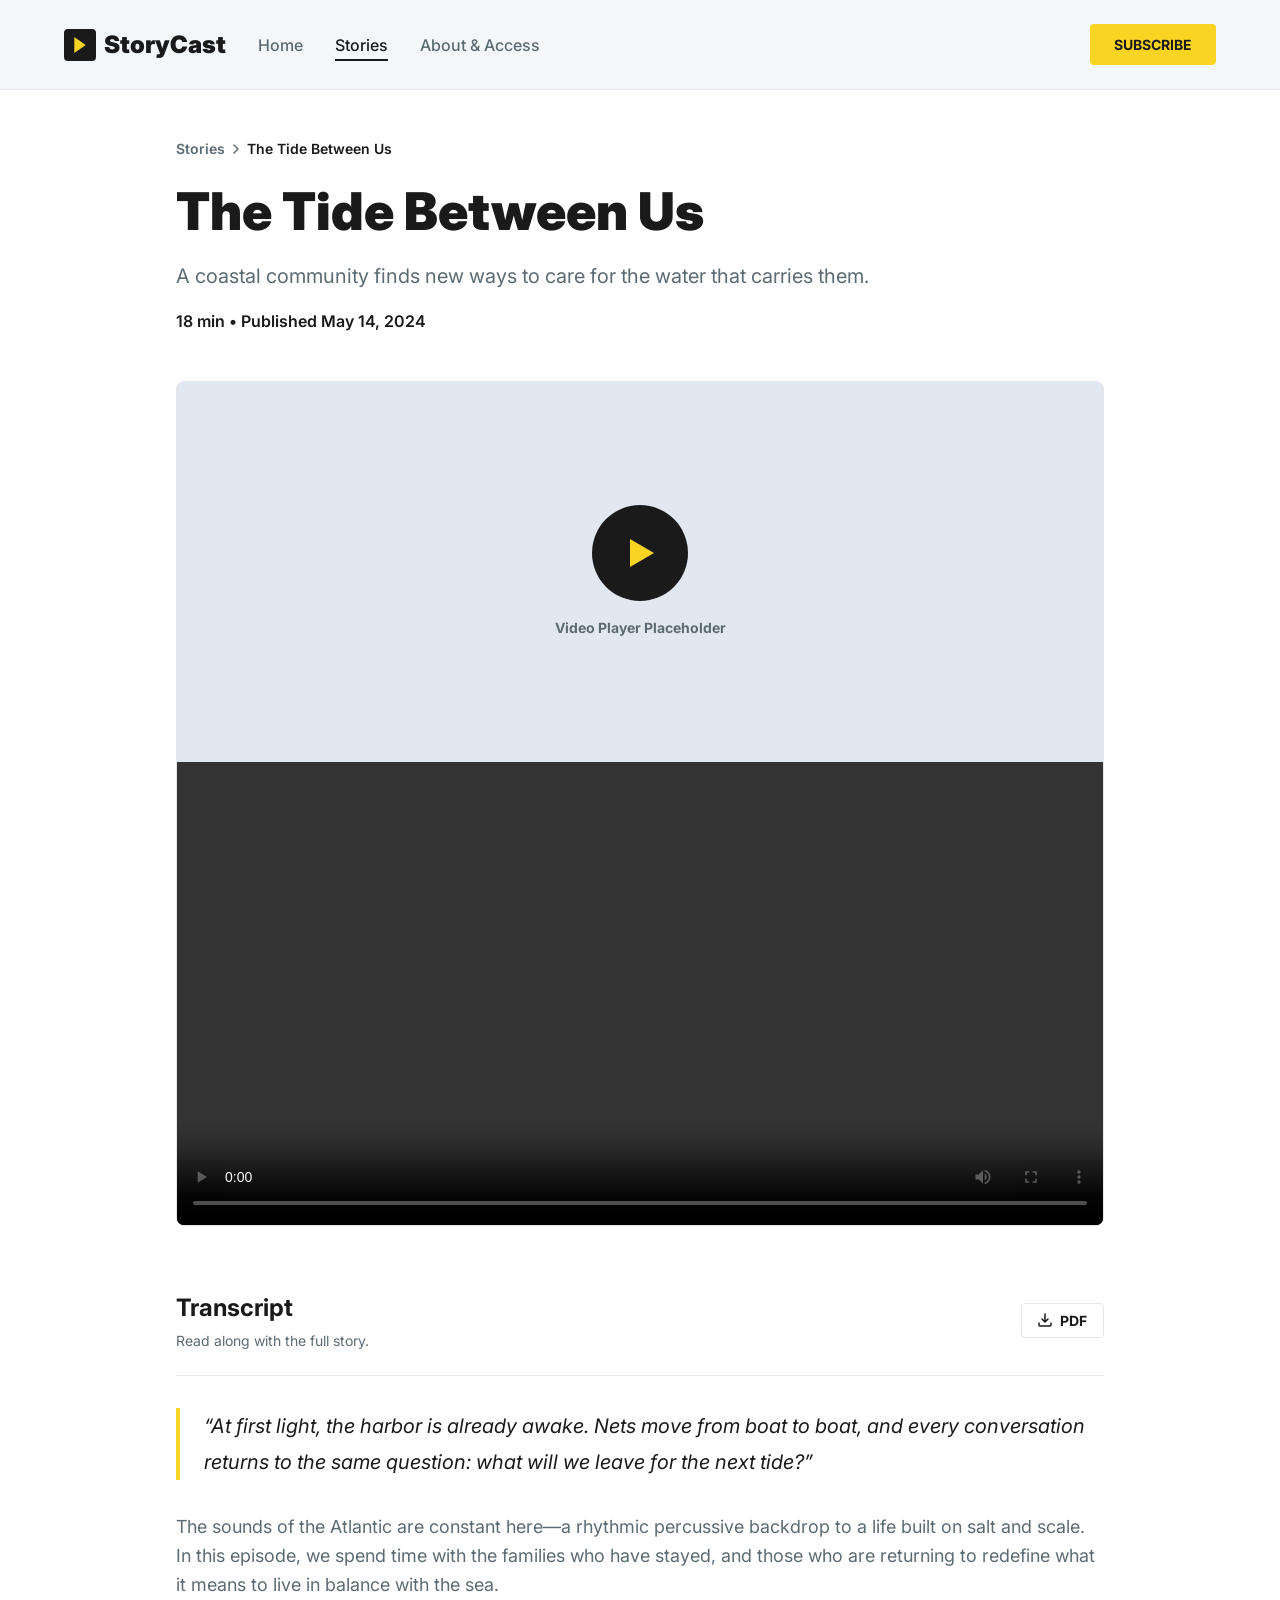
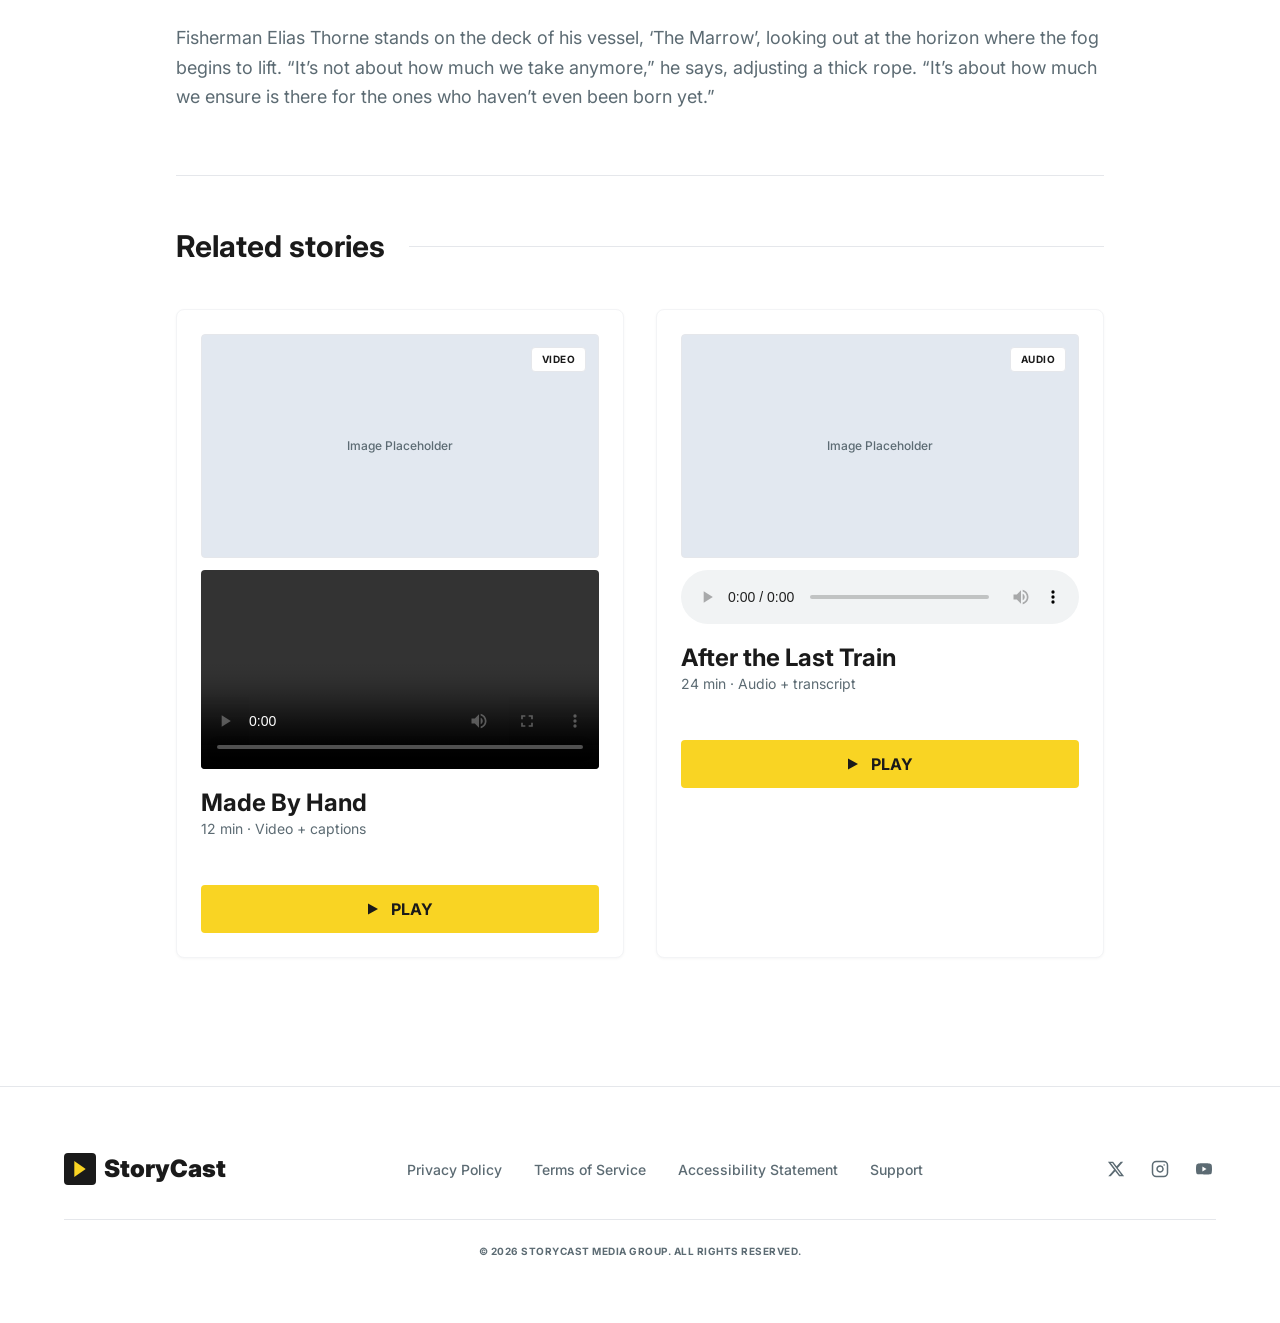
==== story/index.html @ 69b9959c "done with story page" ====
<!DOCTYPE html>
<html lang="en">
<head>
  <meta charset="UTF-8">
  <meta name="viewport" content="width=device-width, initial-scale=1.0">
  <title>The Tide Between Us — StoryCast</title>
  <meta name="description" content="A coastal community finds new ways to care for the water that carries them. Full documentary with video, captions, and complete transcript.">
  <link rel="preconnect" href="https://fonts.googleapis.com">
  <link rel="preconnect" href="https://fonts.gstatic.com" crossorigin>
  <link href="https://fonts.googleapis.com/css2?family=Inter:wght@400;500;600;700;900&display=swap" rel="stylesheet">
  <link rel="stylesheet" href="../css/main.css">
</head>
<body>
  <!-- Skip to main content -->
  <a href="#main-content" class="skip-link">Skip to main content</a>

  <!-- Header -->
  <header class="site-header">
    <div class="header-container">
      <div class="header-brand-group">
        <a href="../index.html" class="brand-logo" aria-label="StoryCast home">
          <span class="logo-badge" aria-hidden="true">
            <svg width="12" height="16" viewBox="0 0 10 14" fill="none" focusable="false">
              <path d="M0 0L10 7L0 14V0Z" fill="#f9d423"/>
            </svg>
          </span>
          <span>StoryCast</span>
        </a>

        <nav class="primary-nav" aria-label="Main Navigation">
          <ul class="nav-list">
            <li><a href="../index.html" class="nav-link">Home</a></li>
            <li><a href="index.html" class="nav-link nav-link--active" aria-current="page">Stories</a></li>
            <li><a href="../about.html" class="nav-link">About & Access</a></li>
          </ul>
        </nav>
      </div>

      <div class="header-actions">
        <button type="button" class="btn btn--primary btn--subscribe">SUBSCRIBE</button>
        <button type="button" class="menu-toggle" aria-expanded="false" aria-controls="mobile-nav" aria-label="Toggle navigation menu">
          <svg aria-hidden="true" focusable="false" width="20" height="16" viewBox="0 0 20 16" fill="none">
            <path d="M1 2H19M1 8H19M1 14H19" stroke="#1a1a1a" stroke-width="2" stroke-linecap="round"/>
          </svg>
        </button>
      </div>
    </div>

    <!-- Mobile navigation -->
    <nav id="mobile-nav" class="mobile-nav" aria-label="Mobile Navigation">
      <ul class="nav-list">
        <li><a href="../index.html" class="nav-link">Home</a></li>
        <li><a href="index.html" class="nav-link nav-link--active" aria-current="page">Stories</a></li>
        <li><a href="../about.html" class="nav-link">About & Access</a></li>
      </ul>
      <button type="button" class="btn btn--primary btn--subscribe-mobile">SUBSCRIBE</button>
    </nav>
  </header>

  <!-- Main content -->
  <main id="main-content" class="story-detail-main">
    <!-- Breadcrumbs -->
    <nav aria-label="Breadcrumb">
      <ol class="breadcrumb-nav">
        <li><a href="index.html" class="breadcrumb-link">Stories</a></li>
        <li class="breadcrumb-separator" aria-hidden="true">
          <svg width="6" height="10" viewBox="0 0 6 10" fill="none" focusable="false">
            <path d="M1 1L5 5L1 9" stroke="#5c6b73" stroke-width="1.5" stroke-linecap="round" stroke-linejoin="round"/>
          </svg>
        </li>
        <li class="breadcrumb-current" aria-current="page">The Tide Between Us</li>
      </ol>
    </nav>

    <!-- Story header -->
    <header class="story-header">
      <h1 class="story-header__title">The Tide Between Us</h1>
      <p class="story-header__subtitle">A coastal community finds new ways to care for the water that carries them.</p>
      <p class="story-header__meta">18 min &bull; Published May 14, 2024</p>
    </header>

    <!-- Media player -->
    <section class="media-player-section" aria-label="Media Player">
      <div class="player-preview-box">
        <button type="button" class="player-play-btn" aria-label="Play video for The Tide Between Us">
          <svg aria-hidden="true" focusable="false" width="28" height="32" viewBox="0 0 28 32" fill="none">
            <path d="M2 2L26 16L2 30V2Z" fill="#f9d423"/>
          </svg>
        </button>
        <span class="player-placeholder-label">Video Player Placeholder</span>
      </div>
      <video controls preload="metadata" class="media-player-element" aria-label="Video documentary for The Tide Between Us">
        <source src="../assets/video/sample.mp4" type="video/mp4">
        <track kind="captions" src="../assets/captions/tide-between-us.vtt" srclang="en" label="English Captions" default>
        Your browser does not support the video element.
      </video>
    </section>

    <!-- Transcript section -->
    <section class="transcript-section" aria-labelledby="transcript-heading">
      <div class="transcript-header">
        <div>
          <h2 id="transcript-heading" class="transcript-title">Transcript</h2>
          <p class="transcript-subtitle">Read along with the full story.</p>
        </div>
        <button type="button" class="btn btn--pdf" aria-label="Download transcript as PDF">
          <svg aria-hidden="true" focusable="false" width="14" height="14" viewBox="0 0 14 14" fill="none">
            <path d="M7 1V9M7 9L4 6M7 9L10 6M1 10V12C1 12.5523 1.44772 13 2 13H12C12.5523 13 13 12.5523 13 12V10" stroke="#1a1a1a" stroke-width="1.5" stroke-linecap="round" stroke-linejoin="round"/>
          </svg>
          <span>PDF</span>
        </button>
      </div>

      <div class="transcript-divider" role="presentation"></div>

      <article class="transcript-content">
        <blockquote class="transcript-quote">
          &ldquo;At first light, the harbor is already awake. Nets move from boat to boat, and every conversation returns to the same question: what will we leave for the next tide?&rdquo;
        </blockquote>
        <div class="transcript-body">
          <p>The sounds of the Atlantic are constant here&mdash;a rhythmic percussive backdrop to a life built on salt and scale. In this episode, we spend time with the families who have stayed, and those who are returning to redefine what it means to live in balance with the sea.</p>
          <p>Fisherman Elias Thorne stands on the deck of his vessel, &lsquo;The Marrow&rsquo;, looking out at the horizon where the fog begins to lift. &ldquo;It&rsquo;s not about how much we take anymore,&rdquo; he says, adjusting a thick rope. &ldquo;It&rsquo;s about how much we ensure is there for the ones who haven&rsquo;t even been born yet.&rdquo;</p>
        </div>
      </article>
    </section>

    <!-- Related stories section -->
    <section class="related-stories-section" aria-labelledby="related-heading">
      <div class="related-stories-header">
        <h2 id="related-heading" class="related-stories-title">Related stories</h2>
        <div class="stories-divider" role="presentation"></div>
      </div>

      <div class="related-grid">
        <!-- Related story card 1 -->
        <article class="related-card">
          <div class="story-card__media-container">
            <div class="story-card__placeholder" role="img" aria-label="Image placeholder for Made By Hand">
              <span>Image Placeholder</span>
              <span class="media-badge">VIDEO</span>
            </div>
            <video controls preload="metadata" class="story-card__media-element" aria-label="Video player for Made By Hand">
              <source src="../assets/video/sample.mp4" type="video/mp4">
              <track kind="captions" src="../assets/captions/made-by-hand.vtt" srclang="en" label="English Captions" default>
              Your browser does not support the video element.
            </video>
          </div>
          <div class="story-card__content">
            <div>
              <h3 class="story-card__title">
                <a href="index.html">Made By Hand</a>
              </h3>
              <p class="story-card__meta">12 min &middot; Video + captions</p>
            </div>
            <button type="button" class="btn btn--play" aria-label="Play Made By Hand">
              <svg aria-hidden="true" focusable="false" width="12" height="14" viewBox="0 0 12 14" fill="none">
                <path d="M1 1.5L11 7L1 12.5V1.5Z" fill="#1a1a1a"/>
              </svg>
              <span>PLAY</span>
            </button>
          </div>
        </article>

        <!-- Related story card 2 -->
        <article class="related-card">
          <div class="story-card__media-container">
            <div class="story-card__placeholder" role="img" aria-label="Image placeholder for After the Last Train">
              <span>Image Placeholder</span>
              <span class="media-badge">AUDIO</span>
            </div>
            <audio controls preload="metadata" class="story-card__media-element" aria-label="Audio player for After the Last Train">
              <source src="../assets/audio/sample.mp3" type="audio/mpeg">
              <track kind="captions" src="../assets/captions/after-last-train.vtt" srclang="en" label="English Captions" default>
              Your browser does not support the audio element.
            </audio>
          </div>
          <div class="story-card__content">
            <div>
              <h3 class="story-card__title">
                <a href="index.html">After the Last Train</a>
              </h3>
              <p class="story-card__meta">24 min &middot; Audio + transcript</p>
            </div>
            <button type="button" class="btn btn--play" aria-label="Play After the Last Train">
              <svg aria-hidden="true" focusable="false" width="12" height="14" viewBox="0 0 12 14" fill="none">
                <path d="M1 1.5L11 7L1 12.5V1.5Z" fill="#1a1a1a"/>
              </svg>
              <span>PLAY</span>
            </button>
          </div>
        </article>
      </div>
    </section>
  </main>

  <!-- Footer -->
  <footer class="site-footer">
    <div class="footer-container">
      <div class="footer-main">
        <a href="../index.html" class="brand-logo" aria-label="StoryCast home">
          <span class="logo-badge" aria-hidden="true">
            <svg width="12" height="16" viewBox="0 0 10 14" fill="none" focusable="false">
              <path d="M0 0L10 7L0 14V0Z" fill="#f9d423"/>
            </svg>
          </span>
          <span>StoryCast</span>
        </a>

        <ul class="footer-nav-list" aria-label="Legal and support links">
          <li><a href="#" class="footer-link">Privacy Policy</a></li>
          <li><a href="#" class="footer-link">Terms of Service</a></li>
          <li><a href="../about.html" class="footer-link">Accessibility Statement</a></li>
          <li><a href="#" class="footer-link">Support</a></li>
        </ul>

        <div class="footer-socials" aria-label="Social media links">
          <a href="#" class="social-link" aria-label="StoryCast on X">
            <svg aria-hidden="true" focusable="false" width="18" height="18" viewBox="0 0 24 24" fill="currentColor">
              <path d="M18.244 2.25h3.308l-7.227 8.26 8.502 11.24H16.17l-5.214-6.817L4.99 21.75H1.68l7.73-8.835L1.254 2.25H8.08l4.713 6.231zm-1.161 17.52h1.833L7.084 4.126H5.117z"/>
            </svg>
          </a>
          <a href="#" class="social-link" aria-label="StoryCast on Instagram">
            <svg aria-hidden="true" focusable="false" width="18" height="18" viewBox="0 0 24 24" fill="none" stroke="currentColor" stroke-width="2" stroke-linecap="round" stroke-linejoin="round">
              <rect x="2" y="2" width="20" height="20" rx="5" ry="5"/>
              <path d="M16 11.37A4 4 0 1 1 12.63 8 4 4 0 0 1 16 11.37z"/>
              <line x1="17.5" y1="6.5" x2="17.51" y2="6.5"/>
            </svg>
          </a>
          <a href="#" class="social-link" aria-label="StoryCast on YouTube">
            <svg aria-hidden="true" focusable="false" width="20" height="16" viewBox="0 0 24 24" fill="currentColor">
              <path d="M23.498 6.186a3.016 3.016 0 0 0-2.122-2.136C19.505 3.545 12 3.545 12 3.545s-7.505 0-9.377.505A3.017 3.017 0 0 0 .502 6.186C0 8.07 0 12 0 12s0 3.93.502 5.814a3.016 3.016 0 0 0 2.122 2.136c1.871.505 9.376.505 9.376.505s7.505 0 9.377-.505a3.015 3.015 0 0 0 2.122-2.136C24 15.93 24 12 24 12s0-3.93-.502-5.814zM9.545 15.568V8.432L15.818 12l-6.273 3.568z"/>
            </svg>
          </a>
        </div>
      </div>

      <div class="footer-bottom">
        <p class="copyright-text">&copy; 2026 STORYCAST MEDIA GROUP. ALL RIGHTS RESERVED.</p>
      </div>
    </div>
  </footer>

  <!-- JavaScript -->
  <script>
    const menuToggle = document.querySelector('.menu-toggle');
    const mobileNav = document.getElementById('mobile-nav');

    if (menuToggle && mobileNav) {
      menuToggle.addEventListener('click', () => {
        const isExpanded = menuToggle.getAttribute('aria-expanded') === 'true';
        menuToggle.setAttribute('aria-expanded', !isExpanded);
        mobileNav.classList.toggle('is-open');
      });
    }
  </script>
</body>
</html>
---- css/main.css ----
/* Imports */
/* Colors */
/* Typography */
/* Spacing */
/* Reset */
*,
*::before,
*::after {
  box-sizing: border-box;
  margin: 0;
  padding: 0;
}

html {
  font-size: 16px;
  scroll-behavior: smooth;
}

body {
  background-color: #ffffff;
  color: #1a1a1a;
  font-family: "Inter", system-ui, -apple-system, BlinkMacSystemFont, "Segoe UI", Roboto, Oxygen, Ubuntu, Cantarell, sans-serif;
  font-size: 1rem;
  line-height: 1.5;
  -webkit-font-smoothing: antialiased;
}

img,
video,
svg {
  display: block;
  max-width: 100%;
}

a {
  color: inherit;
  text-decoration: none;
}

button {
  background: none;
  border: none;
  cursor: pointer;
  font-family: inherit;
}

/* Accessibility */
.skip-link {
  background-color: #f9d423;
  color: #1a1a1a;
  font-weight: 700;
  left: 16px;
  padding: 12px 16px;
  position: absolute;
  top: -100px;
  z-index: 1000;
  border-radius: 4px;
  transition: top 0.2s ease;
}

.skip-link:focus {
  top: 16px;
}

:focus-visible {
  outline: 3px solid #1a1a1a;
  outline-offset: 2px;
}

.visually-hidden {
  border: 0;
  clip: rect(0, 0, 0, 0);
  height: 1px;
  margin: -1px;
  overflow: hidden;
  padding: 0;
  position: absolute;
  white-space: nowrap;
  width: 1px;
}

/* Header */
.site-header {
  background-color: #f4f7f9;
  border-bottom: 1px solid #e5e7eb;
  position: relative;
  width: 100%;
}

.header-container {
  align-items: center;
  display: flex;
  justify-content: space-between;
  margin: 0 auto;
  max-width: 1440px;
  padding: 24px 24px;
}
@media (min-width: 768px) {
  .header-container {
    padding: 24px 64px;
  }
}

.header-brand-group {
  align-items: center;
  display: flex;
  gap: 32px;
}

.brand-logo {
  align-items: center;
  display: flex;
  gap: 8px;
  font-weight: 900;
  font-size: 1.25rem;
  color: #1a1a1a;
}
@media (min-width: 768px) {
  .brand-logo {
    font-size: 1.5rem;
  }
}

.logo-badge {
  align-items: center;
  background-color: #1a1a1a;
  border-radius: 4px;
  display: flex;
  height: 32px;
  justify-content: center;
  width: 32px;
}

.primary-nav {
  display: none;
}
@media (min-width: 768px) {
  .primary-nav {
    display: block;
  }
}

.nav-list {
  align-items: center;
  display: flex;
  gap: 32px;
  list-style: none;
}

.nav-link {
  color: #5c6b73;
  font-size: 1rem;
  font-weight: 500;
  padding: 4px 0;
  position: relative;
  transition: color 0.15s ease;
}
.nav-link:hover {
  color: #1a1a1a;
}
.nav-link--active {
  color: #1a1a1a;
  border-bottom: 2px solid #1a1a1a;
}

.header-actions {
  align-items: center;
  display: flex;
  gap: 16px;
}

.btn {
  align-items: center;
  border-radius: 4px;
  display: inline-flex;
  font-weight: 700;
  justify-content: center;
  text-align: center;
  transition: background-color 0.15s ease, transform 0.1s ease;
}
.btn--primary {
  background-color: #f9d423;
  color: #1a1a1a;
  font-size: 0.875rem;
  padding: 12px 24px;
}
.btn--primary:hover {
  background-color: #f0c917;
}
.btn--subscribe {
  display: none;
}
@media (min-width: 768px) {
  .btn--subscribe {
    display: inline-flex;
  }
}
.btn--play {
  background-color: #f9d423;
  color: #1a1a1a;
  font-size: 1rem;
  gap: 12px;
  height: 48px;
  padding: 12px 40px;
  width: 100%;
}
@media (min-width: 640px) {
  .btn--play {
    width: auto;
  }
}
.btn--play:hover {
  background-color: #f0c917;
}
.btn--pdf {
  background-color: transparent;
  border: 1px solid #e5e7eb;
  color: #1a1a1a;
  font-size: 0.875rem;
  gap: 8px;
  padding: 8px 16px;
}
.btn--pdf:hover {
  background-color: #f9fafb;
  border-color: #1a1a1a;
}

.menu-toggle {
  align-items: center;
  border-radius: 4px;
  color: #1a1a1a;
  display: flex;
  height: 44px;
  justify-content: center;
  width: 44px;
}
@media (min-width: 768px) {
  .menu-toggle {
    display: none;
  }
}

.mobile-nav {
  background-color: #f4f7f9;
  border-top: 1px solid #e5e7eb;
  display: none;
  padding: 20px 24px;
}
.mobile-nav.is-open {
  display: block;
}
@media (min-width: 768px) {
  .mobile-nav {
    display: none !important;
  }
}
.mobile-nav .nav-list {
  flex-direction: column;
  align-items: flex-start;
  gap: 20px;
}
.mobile-nav .btn--subscribe-mobile {
  display: inline-flex;
  margin-top: 16px;
  width: 100%;
}

/* Hero */
.hero-section {
  background-color: #f4f7f9;
  border-bottom: 1px solid #e5e7eb;
  padding: 48px 24px;
}
@media (min-width: 768px) {
  .hero-section {
    padding: 96px 24px;
  }
}

.hero-container {
  display: flex;
  flex-direction: column;
  margin: 0 auto;
  max-width: 896px;
  text-align: left;
}
@media (min-width: 768px) {
  .hero-container {
    text-align: center;
    align-items: center;
  }
}

.hero-kicker {
  color: #5c6b73;
  font-size: 0.625rem;
  font-weight: 700;
  letter-spacing: 0.08em;
  margin-bottom: 12px;
  text-transform: uppercase;
}
@media (min-width: 768px) {
  .hero-kicker {
    font-size: 0.875rem;
    margin-bottom: 20px;
  }
}

.hero-title {
  color: #1a1a1a;
  font-size: 1.9375rem;
  font-weight: 900;
  line-height: 1.15;
  margin-bottom: 20px;
}
@media (min-width: 768px) {
  .hero-title {
    font-size: 3.92rem;
    line-height: 1.1;
    margin-bottom: 24px;
  }
}

.hero-subtitle {
  color: #5c6b73;
  font-size: 1.125rem;
  line-height: 1.5;
  margin-bottom: 32px;
}
@media (min-width: 768px) {
  .hero-subtitle {
    font-size: 1.25rem;
    line-height: 1.625;
    max-width: 680px;
  }
}

.hero-feature-badge {
  align-items: center;
  display: inline-flex;
  gap: 12px;
  color: #1a1a1a;
  font-size: 0.875rem;
  font-weight: 600;
}
@media (min-width: 768px) {
  .hero-feature-badge {
    font-size: 1rem;
  }
}
.hero-feature-badge .badge-icon {
  color: #16a34a;
  flex-shrink: 0;
}

/* Stories */
.stories-section {
  margin: 0 auto;
  max-width: 1152px;
  padding: 48px 24px 80px;
}
@media (min-width: 768px) {
  .stories-section {
    padding: 80px 64px 128px;
  }
}

.stories-header {
  align-items: center;
  display: flex;
  gap: 16px;
  margin-bottom: 32px;
}
@media (min-width: 768px) {
  .stories-header {
    gap: 24px;
    margin-bottom: 48px;
  }
}

.stories-title {
  color: #1a1a1a;
  font-size: 1.25rem;
  font-weight: 700;
  white-space: nowrap;
}
@media (min-width: 768px) {
  .stories-title {
    font-size: 1.875rem;
  }
}

.stories-divider {
  background-color: #e5e7eb;
  flex: 1;
  height: 1px;
}

.view-all-link {
  color: #5c6b73;
  font-size: 0.625rem;
  font-weight: 700;
  text-transform: uppercase;
  white-space: nowrap;
  transition: color 0.15s ease;
}
@media (min-width: 768px) {
  .view-all-link {
    font-size: 0.75rem;
  }
}
.view-all-link:hover {
  color: #1a1a1a;
}

.stories-list {
  display: flex;
  flex-direction: column;
  gap: 32px;
}

/* Story card */
.story-card-wrapper {
  container-type: inline-size;
  container-name: storycard;
  width: 100%;
}

.story-card {
  background-color: #ffffff;
  border: 1px solid #f3f4f6;
  border-radius: 8px;
  box-shadow: 0 1px 3px rgba(0, 0, 0, 0.04);
  display: flex;
  flex-direction: column;
  gap: 20px;
  overflow: hidden;
  padding: 24px;
  transition: box-shadow 0.2s ease;
}
.story-card:hover {
  box-shadow: 0 4px 12px rgba(0, 0, 0, 0.08);
}

.story-card__media-container {
  display: flex;
  flex-direction: column;
  gap: 12px;
}

.story-card__placeholder {
  align-items: center;
  background-color: #e2e8f0;
  border: 1px solid #e5e7eb;
  border-radius: 4px;
  color: #5c6b73;
  display: flex;
  font-size: 0.75rem;
  font-weight: 500;
  height: 224px;
  justify-content: center;
  position: relative;
  width: 100%;
}

.media-badge {
  background-color: #ffffff;
  border: 1px solid #e5e7eb;
  border-radius: 4px;
  color: #1a1a1a;
  font-size: 0.625rem;
  font-weight: 700;
  letter-spacing: 0.05em;
  padding: 4px 10px;
  position: absolute;
  right: 12px;
  top: 12px;
}

.story-card__media-element {
  border-radius: 4px;
  width: 100%;
}

.story-card__content {
  display: flex;
  flex-direction: column;
  gap: 12px;
}

.story-card__title {
  color: #1a1a1a;
  font-size: 1.5rem;
  font-weight: 700;
  line-height: 1.2;
}
.story-card__title a {
  transition: color 0.15s ease;
}
.story-card__title a:hover {
  color: #5c6b73;
}

.story-card__meta {
  color: #5c6b73;
  font-size: 0.875rem;
  margin-bottom: 12px;
}

/* Container Query */
@container storycard (min-width: 640px) {
  .story-card {
    flex-direction: row;
    align-items: center;
    gap: 32px;
    padding: 24px;
  }
  .story-card__media-container {
    flex: 0 0 288px;
    width: 288px;
  }
  .story-card__placeholder {
    height: 192px;
  }
  .story-card__content {
    flex: 1 1 auto;
    justify-content: space-between;
    min-height: 192px;
  }
  .story-card__title {
    font-size: 1.875rem;
  }
  .story-card__meta {
    font-size: 1.125rem;
    margin-bottom: 16px;
  }
  .btn--play {
    align-self: flex-start;
    width: auto;
    min-width: 140px;
  }
}
/* Breadcrumbs */
.breadcrumb-nav {
  align-items: center;
  display: flex;
  gap: 8px;
  list-style: none;
  margin-bottom: 24px;
  font-size: 0.875rem;
  font-weight: 600;
}

.breadcrumb-link {
  color: #5c6b73;
  transition: color 0.15s ease;
}
.breadcrumb-link:hover {
  color: #1a1a1a;
}

.breadcrumb-separator {
  color: #5c6b73;
}

.breadcrumb-current {
  color: #1a1a1a;
}

/* Story Detail Page */
.story-detail-main {
  margin: 0 auto;
  max-width: 1056px;
  padding: 40px 24px 80px;
}
@media (min-width: 768px) {
  .story-detail-main {
    padding: 48px 64px 128px;
  }
}

.story-header {
  margin-bottom: 32px;
}
@media (min-width: 768px) {
  .story-header {
    margin-bottom: 48px;
  }
}

.story-header__title {
  color: #1a1a1a;
  font-size: 1.9375rem;
  font-weight: 900;
  line-height: 1.15;
  margin-bottom: 16px;
}
@media (min-width: 768px) {
  .story-header__title {
    font-size: 3.25rem;
    line-height: 1.1;
    margin-bottom: 20px;
  }
}

.story-header__subtitle {
  color: #5c6b73;
  font-size: 1.125rem;
  line-height: 1.5;
  margin-bottom: 16px;
}
@media (min-width: 768px) {
  .story-header__subtitle {
    font-size: 1.25rem;
    line-height: 1.625;
    max-width: 768px;
  }
}

.story-header__meta {
  color: #1a1a1a;
  font-size: 1rem;
  font-weight: 600;
}

/* Media Player Section */
.media-player-section {
  background-color: #e2e8f0;
  border: 1px solid #e5e7eb;
  border-radius: 8px;
  display: flex;
  flex-direction: column;
  margin-bottom: 64px;
  overflow: hidden;
  position: relative;
}

.player-preview-box {
  align-items: center;
  display: flex;
  flex-direction: column;
  gap: 16px;
  justify-content: center;
  min-height: 240px;
  padding: 40px 24px;
  text-align: center;
}
@media (min-width: 768px) {
  .player-preview-box {
    min-height: 380px;
    padding: 80px 40px;
  }
}

.player-play-btn {
  align-items: center;
  background-color: #1a1a1a;
  border-radius: 9999px;
  display: flex;
  height: 64px;
  justify-content: center;
  transition: transform 0.15s ease, background-color 0.15s ease;
  width: 64px;
}
@media (min-width: 768px) {
  .player-play-btn {
    height: 96px;
    width: 96px;
  }
}
.player-play-btn:hover {
  background-color: #333333;
  transform: scale(1.05);
}
.player-play-btn svg {
  margin-left: 4px;
}

.player-placeholder-label {
  color: #5c6b73;
  font-size: 0.875rem;
  font-weight: 700;
}

.media-player-element {
  background-color: #1a1a1a;
  width: 100%;
}

/* Transcript */
.transcript-section {
  background-color: #ffffff;
  margin-bottom: 64px;
}

.transcript-header {
  align-items: flex-start;
  display: flex;
  flex-direction: column;
  gap: 16px;
  margin-bottom: 24px;
}
@media (min-width: 640px) {
  .transcript-header {
    align-items: center;
    flex-direction: row;
    justify-content: space-between;
  }
}

.transcript-title {
  color: #1a1a1a;
  font-size: 1.25rem;
  font-weight: 700;
}
@media (min-width: 768px) {
  .transcript-title {
    font-size: 1.5rem;
  }
}

.transcript-subtitle {
  color: #5c6b73;
  font-size: 0.875rem;
  margin-top: 4px;
}

.transcript-divider {
  background-color: #e5e7eb;
  height: 1px;
  margin-bottom: 32px;
  width: 100%;
}

.transcript-content {
  display: flex;
  flex-direction: column;
  gap: 32px;
}

.transcript-quote {
  border-left: 4px solid #f9d423;
  color: #1a1a1a;
  font-size: 1.125rem;
  font-style: italic;
  line-height: 1.6;
  padding-left: 24px;
}
@media (min-width: 768px) {
  .transcript-quote {
    font-size: 1.25rem;
    line-height: 1.8;
  }
}

.transcript-body {
  color: #5c6b73;
  display: flex;
  flex-direction: column;
  font-size: 1rem;
  gap: 24px;
  line-height: 1.625;
}
@media (min-width: 768px) {
  .transcript-body {
    font-size: 1.125rem;
  }
}

/* Related stories */
.related-stories-section {
  border-top: 1px solid #e5e7eb;
  padding-top: 48px;
}

.related-stories-header {
  align-items: center;
  display: flex;
  gap: 16px;
  margin-bottom: 32px;
}
@media (min-width: 768px) {
  .related-stories-header {
    gap: 24px;
    margin-bottom: 40px;
  }
}

.related-stories-title {
  color: #1a1a1a;
  font-size: 1.25rem;
  font-weight: 700;
  white-space: nowrap;
}
@media (min-width: 768px) {
  .related-stories-title {
    font-size: 1.875rem;
  }
}

.related-grid {
  display: grid;
  gap: 32px;
  grid-template-columns: 1fr;
}
@media (min-width: 768px) {
  .related-grid {
    grid-template-columns: repeat(2, 1fr);
  }
}

.related-card {
  background-color: #ffffff;
  border: 1px solid #f3f4f6;
  border-radius: 8px;
  box-shadow: 0 1px 3px rgba(0, 0, 0, 0.04);
  display: flex;
  flex-direction: column;
  gap: 20px;
  overflow: hidden;
  padding: 24px;
  transition: box-shadow 0.2s ease;
}
.related-card:hover {
  box-shadow: 0 4px 12px rgba(0, 0, 0, 0.08);
}
.related-card .story-card__placeholder {
  height: 224px;
}
.related-card .story-card__content {
  justify-content: space-between;
  min-height: 144px;
}
.related-card .btn--play {
  width: 100%;
}

/* Footer */
.site-footer {
  background-color: #ffffff;
  border-top: 1px solid #e5e7eb;
  padding: 48px 24px;
}
@media (min-width: 768px) {
  .site-footer {
    padding: 64px 64px;
  }
}

.footer-container {
  display: flex;
  flex-direction: column;
  gap: 32px;
  margin: 0 auto;
  max-width: 1152px;
}

.footer-main {
  align-items: center;
  display: flex;
  flex-direction: column;
  gap: 24px;
  text-align: center;
}
@media (min-width: 768px) {
  .footer-main {
    flex-direction: row;
    justify-content: space-between;
    text-align: left;
  }
}

.footer-nav-list {
  display: flex;
  flex-direction: column;
  gap: 16px;
  list-style: none;
}
@media (min-width: 768px) {
  .footer-nav-list {
    flex-direction: row;
    gap: 32px;
  }
}

.footer-link {
  color: #5c6b73;
  font-size: 0.875rem;
  font-weight: 500;
  transition: color 0.15s ease;
}
.footer-link:hover {
  color: #1a1a1a;
}

.footer-socials {
  align-items: center;
  display: flex;
  gap: 20px;
}

.social-link {
  align-items: center;
  background-color: #f9fafb;
  border-radius: 4px;
  color: #5c6b73;
  display: flex;
  height: 40px;
  justify-content: center;
  transition: color 0.15s ease, background-color 0.15s ease;
  width: 40px;
}
@media (min-width: 768px) {
  .social-link {
    background-color: transparent;
    height: 24px;
    width: 24px;
  }
}
.social-link:hover {
  color: #1a1a1a;
}

.footer-bottom {
  border-top: 1px solid #f3f4f6;
  padding-top: 24px;
  text-align: center;
}
@media (min-width: 768px) {
  .footer-bottom {
    border-top: 1px solid #e5e7eb;
  }
}

.copyright-text {
  color: #5c6b73;
  font-size: 0.625rem;
  font-weight: 700;
  letter-spacing: 0.05em;
  text-transform: uppercase;
}

/*# sourceMappingURL=main.css.map */
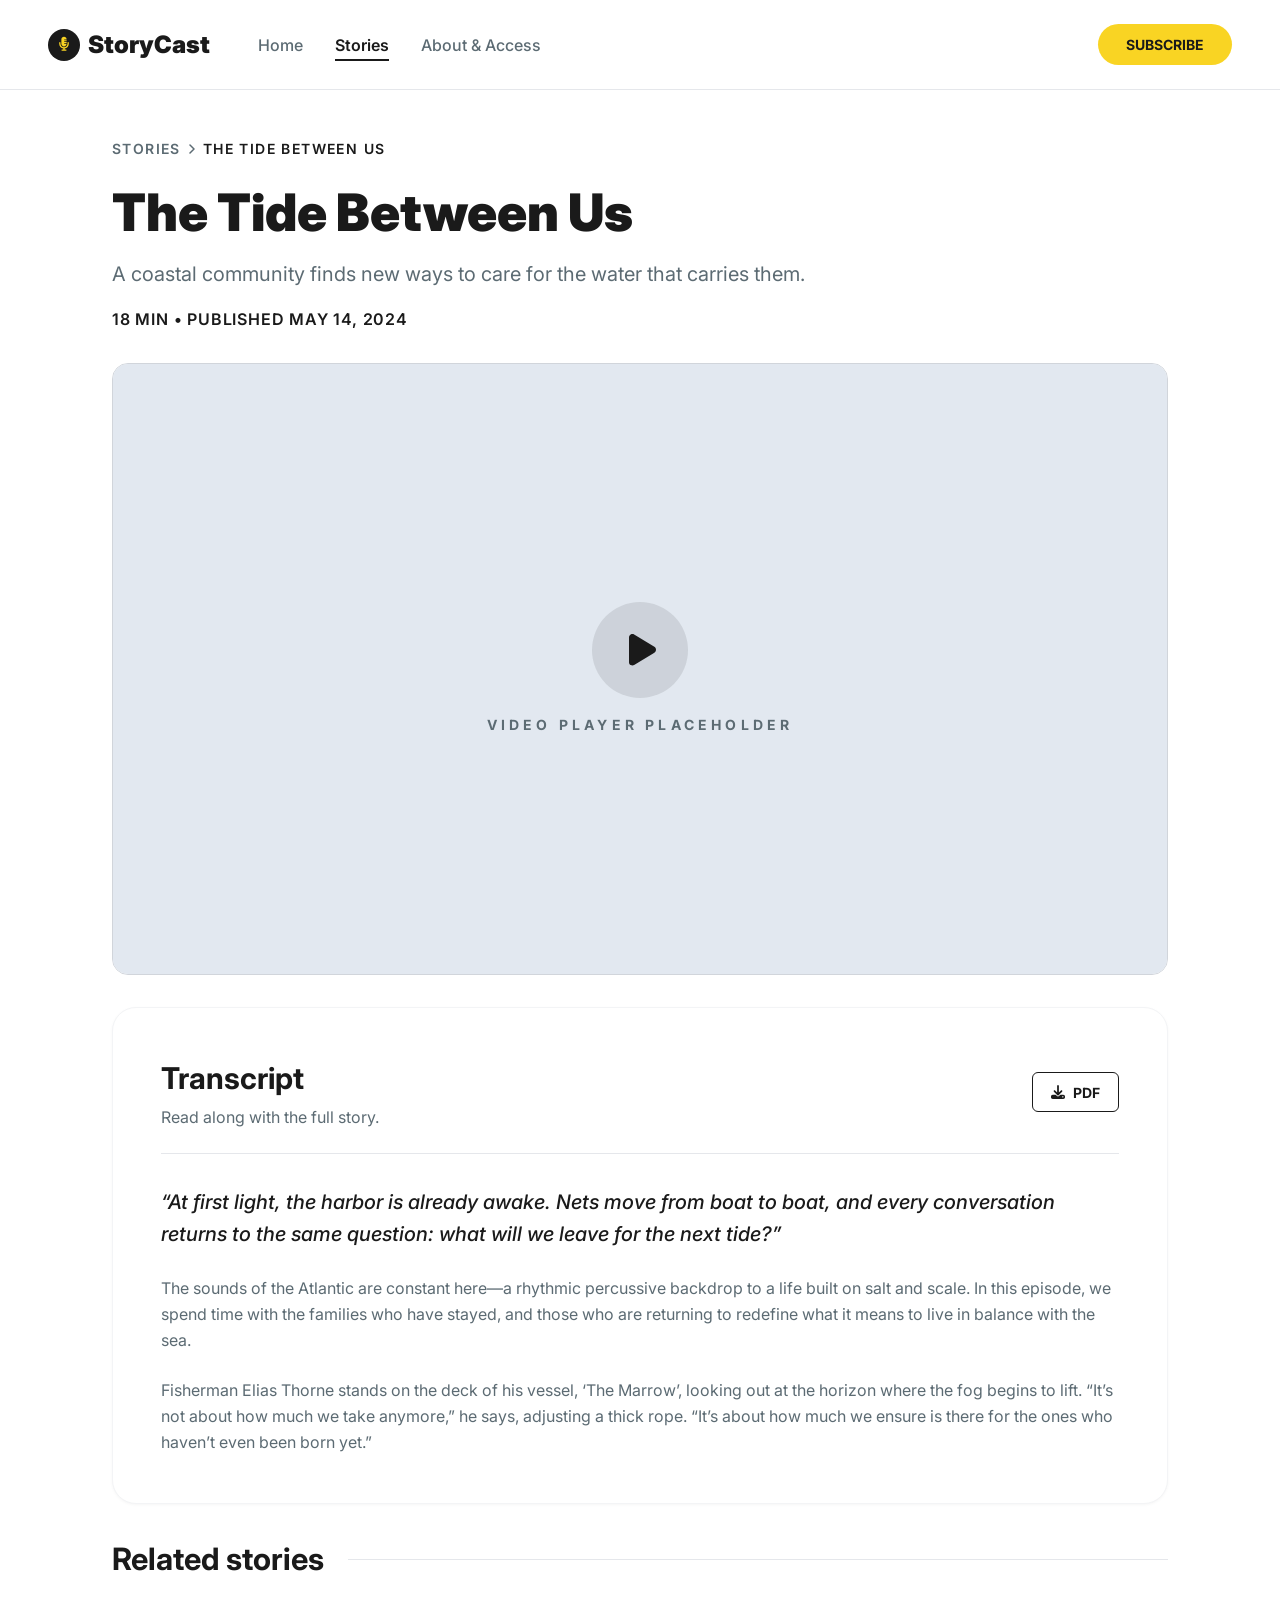
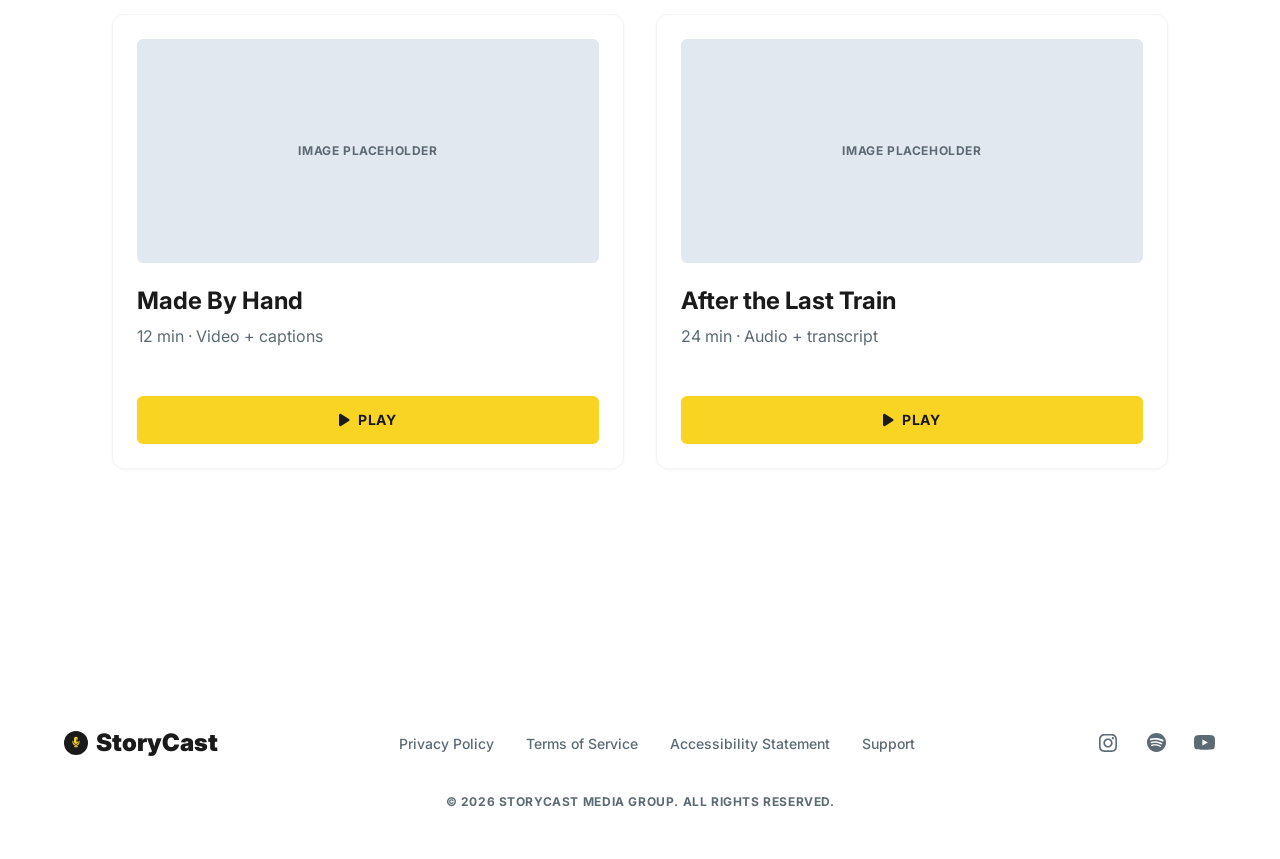
==== commit c328fb72: "update the story page to match the design" ====
--- a/story/index.html
+++ b/story/index.html
@@ -20,8 +20,9 @@
       <div class="header-brand-group">
         <a href="../index.html" class="brand-logo" aria-label="StoryCast home">
           <span class="logo-badge" aria-hidden="true">
-            <svg width="12" height="16" viewBox="0 0 10 14" fill="none" focusable="false">
-              <path d="M0 0L10 7L0 14V0Z" fill="#f9d423"/>
+            <svg width="32" height="32" viewBox="0 0 32 32" fill="none" focusable="false">
+              <circle cx="16" cy="16" r="16" fill="#1A1A1A"/>
+              <path d="M13.375 10.375V14.75C13.375 16.1992 14.5508 17.375 16 17.375C17.4492 17.375 18.625 16.1992 18.625 14.75H16.4375C16.1969 14.75 16 14.5531 16 14.3125C16 14.0719 16.1969 13.875 16.4375 13.875H18.625V13H16.4375C16.1969 13 16 12.8031 16 12.5625C16 12.3219 16.1969 12.125 16.4375 12.125H18.625V11.25H16.4375C16.1969 11.25 16 11.0531 16 10.8125C16 10.5719 16.1969 10.375 16.4375 10.375H18.625C18.625 8.92578 17.4492 7.75 16 7.75C14.5508 7.75 13.375 8.92578 13.375 10.375ZM19.5 14.3125V14.75C19.5 16.6832 17.9332 18.25 16 18.25C14.0668 18.25 12.5 16.6832 12.5 14.75V13.6562C12.5 13.2926 12.2074 13 11.8438 13C11.4801 13 11.1875 13.2926 11.1875 13.6562V14.75C11.1875 17.1863 12.9977 19.1988 15.3438 19.5188V20.4375H14.0312C13.6676 20.4375 13.375 20.7301 13.375 21.0938C13.375 21.4574 13.6676 21.75 14.0312 21.75H16H17.9688C18.3324 21.75 18.625 21.4574 18.625 21.0938C18.625 20.7301 18.3324 20.4375 17.9688 20.4375H16.6562V19.5188C19.0023 19.1988 20.8125 17.1863 20.8125 14.75V13.6562C20.8125 13.2926 20.5199 13 20.1562 13C19.7926 13 19.5 13.2926 19.5 13.6562V14.3125Z" fill="#F9D423"/>
             </svg>
           </span>
           <span>StoryCast</span>
@@ -62,10 +63,10 @@
     <!-- Breadcrumbs -->
     <nav aria-label="Breadcrumb">
       <ol class="breadcrumb-nav">
-        <li><a href="index.html" class="breadcrumb-link">Stories</a></li>
+        <li><a href="../index.html" class="breadcrumb-link">Stories</a></li>
         <li class="breadcrumb-separator" aria-hidden="true">
           <svg width="6" height="10" viewBox="0 0 6 10" fill="none" focusable="false">
-            <path d="M1 1L5 5L1 9" stroke="#5c6b73" stroke-width="1.5" stroke-linecap="round" stroke-linejoin="round"/>
+            <path d="M1 1L5 5L1 9" stroke="#5C6B73" stroke-width="1.5" stroke-linecap="round" stroke-linejoin="round"/>
           </svg>
         </li>
         <li class="breadcrumb-current" aria-current="page">The Tide Between Us</li>
@@ -81,15 +82,15 @@
 
     <!-- Media player -->
     <section class="media-player-section" aria-label="Media Player">
-      <div class="player-preview-box">
-        <button type="button" class="player-play-btn" aria-label="Play video for The Tide Between Us">
-          <svg aria-hidden="true" focusable="false" width="28" height="32" viewBox="0 0 28 32" fill="none">
-            <path d="M2 2L26 16L2 30V2Z" fill="#f9d423"/>
+      <div class="player-preview-box" id="player-preview" role="button" tabindex="0" aria-label="Play video documentary for The Tide Between Us">
+        <button type="button" class="player-play-btn" id="main-play-btn" aria-label="Play video">
+          <svg width="27" height="32" viewBox="0 0 27 32" fill="none" aria-hidden="true" focusable="false">
+            <path d="M5.13281 0.496243C4.09219 -0.143601 2.78437 -0.164695 1.72266 0.432961C0.660937 1.03062 0 2.15562 0 3.37906V28.1291C0 29.3525 0.660937 30.4775 1.72266 31.0751C2.78437 31.6728 4.09219 31.6447 5.13281 31.0119L25.3828 18.6369C26.3883 18.0251 27 16.9353 27 15.7541C27 14.5728 26.3883 13.49 25.3828 12.8712L5.13281 0.496243Z" fill="#1A1A1A"/>
           </svg>
         </button>
         <span class="player-placeholder-label">Video Player Placeholder</span>
       </div>
-      <video controls preload="metadata" class="media-player-element" aria-label="Video documentary for The Tide Between Us">
+      <video controls preload="metadata" id="main-video" class="media-player-element" aria-label="Video documentary for The Tide Between Us" style="display: none;">
         <source src="../assets/video/sample.mp4" type="video/mp4">
         <track kind="captions" src="../assets/captions/tide-between-us.vtt" srclang="en" label="English Captions" default>
         Your browser does not support the video element.
@@ -104,8 +105,8 @@
           <p class="transcript-subtitle">Read along with the full story.</p>
         </div>
         <button type="button" class="btn btn--pdf" aria-label="Download transcript as PDF">
-          <svg aria-hidden="true" focusable="false" width="14" height="14" viewBox="0 0 14 14" fill="none">
-            <path d="M7 1V9M7 9L4 6M7 9L10 6M1 10V12C1 12.5523 1.44772 13 2 13H12C12.5523 13 13 12.5523 13 12V10" stroke="#1a1a1a" stroke-width="1.5" stroke-linecap="round" stroke-linejoin="round"/>
+          <svg width="14" height="14" viewBox="0 0 14 14" fill="none" aria-hidden="true" focusable="false">
+            <path d="M7.875 0.875C7.875 0.391016 7.48398 0 7 0C6.51602 0 6.125 0.391016 6.125 0.875V7.51133L4.11797 5.5043C3.77617 5.1625 3.22109 5.1625 2.8793 5.5043C2.5375 5.84609 2.5375 6.40117 2.8793 6.74297L6.3793 10.243C6.72109 10.5848 7.27617 10.5848 7.61797 10.243L11.118 6.74297C11.4598 6.40117 11.4598 5.84609 11.118 5.5043C10.7762 5.1625 10.2211 5.1625 9.8793 5.5043L7.875 7.51133V0.875ZM1.75 9.625C0.784766 9.625 0 10.4098 0 11.375V12.25C0 13.2152 0.784766 14 1.75 14H12.25C13.2152 14 14 13.2152 14 12.25V11.375C14 10.4098 13.2152 9.625 12.25 9.625H9.47461L8.23594 10.8637C7.55234 11.5473 6.44492 11.5473 5.76133 10.8637L4.52539 9.625H1.75ZM11.8125 11.1562C11.9865 11.1562 12.1535 11.2254 12.2765 11.3485C12.3996 11.4715 12.4688 11.6385 12.4688 11.8125C12.4688 11.9865 12.3996 12.1535 12.2765 12.2765C12.1535 12.3996 11.9865 12.4688 11.8125 12.4688C11.6385 12.4688 11.4715 12.3996 11.3485 12.2765C11.2254 12.1535 11.1562 11.9865 11.1562 11.8125C11.1562 11.6385 11.2254 11.4715 11.3485 11.3485C11.4715 11.2254 11.6385 11.1562 11.8125 11.1562Z" fill="#1A1A1A"/>
           </svg>
           <span>PDF</span>
         </button>
@@ -135,26 +136,25 @@
         <!-- Related story card 1 -->
         <article class="related-card">
           <div class="story-card__media-container">
-            <div class="story-card__placeholder" role="img" aria-label="Image placeholder for Made By Hand">
-              <span>Image Placeholder</span>
-              <span class="media-badge">VIDEO</span>
-            </div>
-            <video controls preload="metadata" class="story-card__media-element" aria-label="Video player for Made By Hand">
+            <div class="story-card__placeholder" role="img" aria-label="Visual placeholder for Made By Hand">
+              <span>IMAGE PLACEHOLDER</span>
+            </div>
+            <video preload="none" class="visually-hidden" aria-label="Video for Made By Hand">
               <source src="../assets/video/sample.mp4" type="video/mp4">
               <track kind="captions" src="../assets/captions/made-by-hand.vtt" srclang="en" label="English Captions" default>
               Your browser does not support the video element.
             </video>
           </div>
           <div class="story-card__content">
-            <div>
+            <div class="story-card__info">
               <h3 class="story-card__title">
                 <a href="index.html">Made By Hand</a>
               </h3>
               <p class="story-card__meta">12 min &middot; Video + captions</p>
             </div>
             <button type="button" class="btn btn--play" aria-label="Play Made By Hand">
-              <svg aria-hidden="true" focusable="false" width="12" height="14" viewBox="0 0 12 14" fill="none">
-                <path d="M1 1.5L11 7L1 12.5V1.5Z" fill="#1a1a1a"/>
+              <svg aria-hidden="true" focusable="false" width="11" height="14" viewBox="0 0 11 14" fill="none">
+                <path d="M1.99609 1.0664C1.59141 0.817568 1.08281 0.809365 0.669922 1.04179C0.257031 1.27421 0 1.71171 0 2.18749V11.8125C0 12.2883 0.257031 12.7258 0.669922 12.9582C1.08281 13.1906 1.59141 13.1797 1.99609 12.9336L9.87109 8.12108C10.2621 7.88319 10.5 7.45937 10.5 6.99999C10.5 6.54062 10.2621 6.11952 9.87109 5.8789L1.99609 1.0664Z" fill="#1A1A1A"/>
               </svg>
               <span>PLAY</span>
             </button>
@@ -164,26 +164,25 @@
         <!-- Related story card 2 -->
         <article class="related-card">
           <div class="story-card__media-container">
-            <div class="story-card__placeholder" role="img" aria-label="Image placeholder for After the Last Train">
-              <span>Image Placeholder</span>
-              <span class="media-badge">AUDIO</span>
-            </div>
-            <audio controls preload="metadata" class="story-card__media-element" aria-label="Audio player for After the Last Train">
+            <div class="story-card__placeholder" role="img" aria-label="Visual placeholder for After the Last Train">
+              <span>IMAGE PLACEHOLDER</span>
+            </div>
+            <audio preload="none" class="visually-hidden" aria-label="Audio for After the Last Train">
               <source src="../assets/audio/sample.mp3" type="audio/mpeg">
               <track kind="captions" src="../assets/captions/after-last-train.vtt" srclang="en" label="English Captions" default>
               Your browser does not support the audio element.
             </audio>
           </div>
           <div class="story-card__content">
-            <div>
+            <div class="story-card__info">
               <h3 class="story-card__title">
                 <a href="index.html">After the Last Train</a>
               </h3>
               <p class="story-card__meta">24 min &middot; Audio + transcript</p>
             </div>
             <button type="button" class="btn btn--play" aria-label="Play After the Last Train">
-              <svg aria-hidden="true" focusable="false" width="12" height="14" viewBox="0 0 12 14" fill="none">
-                <path d="M1 1.5L11 7L1 12.5V1.5Z" fill="#1a1a1a"/>
+              <svg aria-hidden="true" focusable="false" width="11" height="14" viewBox="0 0 11 14" fill="none">
+                <path d="M1.99609 1.0664C1.59141 0.817568 1.08281 0.809365 0.669922 1.04179C0.257031 1.27421 0 1.71171 0 2.18749V11.8125C0 12.2883 0.257031 12.7258 0.669922 12.9582C1.08281 13.1906 1.59141 13.1797 1.99609 12.9336L9.87109 8.12108C10.2621 7.88319 10.5 7.45937 10.5 6.99999C10.5 6.54062 10.2621 6.11952 9.87109 5.8789L1.99609 1.0664Z" fill="#1A1A1A"/>
               </svg>
               <span>PLAY</span>
             </button>
@@ -199,8 +198,9 @@
       <div class="footer-main">
         <a href="../index.html" class="brand-logo" aria-label="StoryCast home">
           <span class="logo-badge" aria-hidden="true">
-            <svg width="12" height="16" viewBox="0 0 10 14" fill="none" focusable="false">
-              <path d="M0 0L10 7L0 14V0Z" fill="#f9d423"/>
+            <svg width="24" height="24" viewBox="0 0 32 32" fill="none" focusable="false">
+              <circle cx="16" cy="16" r="16" fill="#1A1A1A"/>
+              <path d="M13.375 10.375V14.75C13.375 16.1992 14.5508 17.375 16 17.375C17.4492 17.375 18.625 16.1992 18.625 14.75H16.4375C16.1969 14.75 16 14.5531 16 14.3125C16 14.0719 16.1969 13.875 16.4375 13.875H18.625V13H16.4375C16.1969 13 16 12.8031 16 12.5625C16 12.3219 16.1969 12.125 16.4375 12.125H18.625V11.25H16.4375C16.1969 11.25 16 11.0531 16 10.8125C16 10.5719 16.1969 10.375 16.4375 10.375H18.625C18.625 8.92578 17.4492 7.75 16 7.75C14.5508 7.75 13.375 8.92578 13.375 10.375ZM19.5 14.3125V14.75C19.5 16.6832 17.9332 18.25 16 18.25C14.0668 18.25 12.5 16.6832 12.5 14.75V13.6562C12.5 13.2926 12.2074 13 11.8438 13C11.4801 13 11.1875 13.2926 11.1875 13.6562V14.75C11.1875 17.1863 12.9977 19.1988 15.3438 19.5188V20.4375H14.0312C13.6676 20.4375 13.375 20.7301 13.375 21.0938C13.375 21.4574 13.6676 21.75 14.0312 21.75H16H17.9688C18.3324 21.75 18.625 21.4574 18.625 21.0938C18.625 20.7301 18.3324 20.4375 17.9688 20.4375H16.6562V19.5188C19.0023 19.1988 20.8125 17.1863 20.8125 14.75V13.6562C20.8125 13.2926 20.5199 13 20.1562 13C19.7926 13 19.5 13.2926 19.5 13.6562V14.3125Z" fill="#F9D423"/>
             </svg>
           </span>
           <span>StoryCast</span>
@@ -214,21 +214,19 @@
         </ul>
 
         <div class="footer-socials" aria-label="Social media links">
-          <a href="#" class="social-link" aria-label="StoryCast on X">
-            <svg aria-hidden="true" focusable="false" width="18" height="18" viewBox="0 0 24 24" fill="currentColor">
-              <path d="M18.244 2.25h3.308l-7.227 8.26 8.502 11.24H16.17l-5.214-6.817L4.99 21.75H1.68l7.73-8.835L1.254 2.25H8.08l4.713 6.231zm-1.161 17.52h1.833L7.084 4.126H5.117z"/>
+          <a href="#" class="social-link" aria-label="StoryCast on Instagram">
+            <svg aria-hidden="true" focusable="false" width="18" height="18" viewBox="0 0 18 18" fill="none">
+              <path d="M9.00198 4.38404C6.44805 4.38404 4.38805 6.44403 4.38805 8.99796C4.38805 11.5519 6.44805 13.6119 9.00198 13.6119C11.5559 13.6119 13.6159 11.5519 13.6159 8.99796C13.6159 6.44403 11.5559 4.38404 9.00198 4.38404ZM9.00198 11.9976C7.35157 11.9976 6.00233 10.6524 6.00233 8.99796C6.00233 7.34353 7.34755 5.99831 9.00198 5.99831C10.6564 5.99831 12.0016 7.34353 12.0016 8.99796C12.0016 10.6524 10.6524 11.9976 9.00198 11.9976ZM14.8808 4.1953C14.8808 4.79363 14.3989 5.27148 13.8046 5.27148C13.2063 5.27148 12.7284 4.78961 12.7284 4.1953C12.7284 3.60099 13.2103 3.11912 13.8046 3.11912C14.3989 3.11912 14.8808 3.60099 14.8808 4.1953ZM17.9367 5.28754C17.8684 3.84594 17.5391 2.56898 16.4831 1.5169C15.4309 0.464806 14.154 0.135527 12.7124 0.0632457C11.2266 -0.0210819 6.77332 -0.0210819 5.28754 0.0632457C3.84996 0.131511 2.573 0.46079 1.5169 1.51288C0.46079 2.56497 0.135527 3.84192 0.0632457 5.28353C-0.0210819 6.7693 -0.0210819 11.2226 0.0632457 12.7084C0.131511 14.1499 0.46079 15.4269 1.5169 16.4791C2.573 17.5311 3.84594 17.8604 5.28754 17.9326C6.77332 18.017 11.2266 18.017 12.7124 17.9326C14.154 17.8644 15.4309 17.5351 16.4831 16.4791C17.5351 15.4269 17.8644 14.1499 17.9367 12.7084C18.0211 11.2226 18.0211 6.77332 17.9367 5.28754ZM16.0173 14.3026C15.7041 15.0896 15.0976 15.696 14.3066 16.0132C13.1219 16.4831 10.3111 16.3746 9.00198 16.3746C7.69289 16.3746 4.87796 16.4791 3.69737 16.0132C2.9103 15.7 2.30395 15.0936 1.98672 14.3026C1.5169 13.1179 1.62531 10.3071 1.62531 8.99796C1.62531 7.68887 1.52091 4.87394 1.98672 3.69335C2.29993 2.90629 2.90629 2.29993 3.69737 1.9827C4.88197 1.51288 7.69289 1.6213 9.00198 1.6213C10.3111 1.6213 13.126 1.5169 14.3066 1.9827C15.0936 2.29592 15.7 2.90228 16.0173 3.69335C16.4871 4.87796 16.3786 7.68887 16.3786 8.99796C16.3786 10.3071 16.4871 13.1219 16.0173 14.3026Z" fill="#5C6B73"/>
             </svg>
           </a>
-          <a href="#" class="social-link" aria-label="StoryCast on Instagram">
-            <svg aria-hidden="true" focusable="false" width="18" height="18" viewBox="0 0 24 24" fill="none" stroke="currentColor" stroke-width="2" stroke-linecap="round" stroke-linejoin="round">
-              <rect x="2" y="2" width="20" height="20" rx="5" ry="5"/>
-              <path d="M16 11.37A4 4 0 1 1 12.63 8 4 4 0 0 1 16 11.37z"/>
-              <line x1="17.5" y1="6.5" x2="17.51" y2="6.5"/>
+          <a href="#" class="social-link" aria-label="StoryCast on Spotify">
+            <svg aria-hidden="true" focusable="false" width="19" height="19" viewBox="0 0 19 19" fill="none">
+              <path d="M9.50002 0C4.25585 0 0 4.25475 0 9.49757C0 14.7404 4.25585 18.9951 9.50002 18.9951C14.7442 18.9951 19 14.7404 19 9.49757C19 4.25475 14.7442 0 9.50002 0ZM13.3575 13.9744C13.1966 13.9744 13.097 13.9246 12.9476 13.8366C10.5573 12.3966 7.77622 12.3353 5.02965 12.8983C4.88026 12.9366 4.68489 12.9979 4.57381 12.9979C4.20223 12.9979 3.96856 12.703 3.96856 12.3928C3.96856 11.9984 4.20223 11.8107 4.48953 11.7494C7.62683 11.0562 10.8331 11.1175 13.5682 12.7528C13.8019 12.9022 13.9397 13.0362 13.9397 13.3846C13.9397 13.7332 13.6678 13.9744 13.3575 13.9744ZM14.388 11.4622C14.1888 11.4622 14.0546 11.3741 13.9168 11.3013C11.5226 9.88434 7.95244 9.31375 4.77683 10.1754C4.59295 10.2252 4.49335 10.275 4.32098 10.275C3.9111 10.275 3.57783 9.94179 3.57783 9.53204C3.57783 9.12227 3.77703 8.85035 4.17158 8.73929C5.2365 8.44059 6.32441 8.21846 7.91796 8.21846C10.404 8.21846 12.8059 8.83504 14.6982 9.961C15.0085 10.1448 15.1311 10.3822 15.1311 10.7154C15.1273 11.129 14.8055 11.4622 14.388 11.4622ZM15.5754 8.54398C15.3762 8.54398 15.2537 8.4942 15.0813 8.39463C12.3539 6.76702 7.47744 6.3764 4.32098 7.25721C4.18308 7.29552 4.0107 7.35679 3.82682 7.35679C3.32117 7.35679 2.93428 6.96233 2.93428 6.45299C2.93428 5.93215 3.25606 5.63727 3.60081 5.5377C4.94921 5.14324 6.45849 4.95559 8.10183 4.95559C10.8982 4.95559 13.8287 5.5377 15.97 6.78617C16.2688 6.95851 16.4642 7.19594 16.4642 7.65167C16.4642 8.17251 16.0428 8.54398 15.5754 8.54398Z" fill="#5C6B73"/>
             </svg>
           </a>
           <a href="#" class="social-link" aria-label="StoryCast on YouTube">
-            <svg aria-hidden="true" focusable="false" width="20" height="16" viewBox="0 0 24 24" fill="currentColor">
-              <path d="M23.498 6.186a3.016 3.016 0 0 0-2.122-2.136C19.505 3.545 12 3.545 12 3.545s-7.505 0-9.377.505A3.017 3.017 0 0 0 .502 6.186C0 8.07 0 12 0 12s0 3.93.502 5.814a3.016 3.016 0 0 0 2.122 2.136c1.871.505 9.376.505 9.376.505s7.505 0 9.377-.505a3.015 3.015 0 0 0 2.122-2.136C24 15.93 24 12 24 12s0-3.93-.502-5.814zM9.545 15.568V8.432L15.818 12l-6.273 3.568z"/>
+            <svg aria-hidden="true" focusable="false" width="21" height="15" viewBox="0 0 21 15" fill="none">
+              <path d="M20.5612 2.3101C20.3196 1.40079 19.608 0.684654 18.7045 0.44162C17.0668 0 10.5 0 10.5 0C10.5 0 3.93314 0 2.29543 0.44162C1.39192 0.684692 0.680331 1.40079 0.438814 2.3101C0 3.95828 0 7.39705 0 7.39705C0 7.39705 0 10.8358 0.438814 12.484C0.680331 13.3932 1.39192 14.0796 2.29543 14.3226C3.93314 14.7643 10.5 14.7643 10.5 14.7643C10.5 14.7643 17.0668 14.7643 18.7045 14.3226C19.608 14.0796 20.3196 13.3932 20.5612 12.484C21 10.8358 21 7.39705 21 7.39705C21 7.39705 21 3.95828 20.5612 2.3101ZM8.35223 10.5191V4.2749L13.8409 7.39712L8.35223 10.5191Z" fill="#5C6B73"/>
             </svg>
           </a>
         </div>
@@ -252,6 +250,44 @@
         mobileNav.classList.toggle('is-open');
       });
     }
+
+    const playerPreview = document.getElementById('player-preview');
+    const mainVideo = document.getElementById('main-video');
+
+    function startVideo() {
+      if (playerPreview && mainVideo) {
+        playerPreview.style.display = 'none';
+        mainVideo.style.display = 'block';
+        mainVideo.play();
+      }
+    }
+
+    if (playerPreview) {
+      playerPreview.addEventListener('click', startVideo);
+      playerPreview.addEventListener('keydown', (e) => {
+        if (e.key === 'Enter' || e.key === ' ') {
+          e.preventDefault();
+          startVideo();
+        }
+      });
+    }
+
+    const relatedCards = document.querySelectorAll('.related-card');
+    relatedCards.forEach((card) => {
+      const playBtn = card.querySelector('.btn--play');
+      const media = card.querySelector('audio, video');
+      if (playBtn && media) {
+        playBtn.addEventListener('click', () => {
+          if (media.paused) {
+            media.play();
+            playBtn.querySelector('span').textContent = 'PAUSE';
+          } else {
+            media.pause();
+            playBtn.querySelector('span').textContent = 'PLAY';
+          }
+        });
+      }
+    });
   </script>
 </body>
 </html>
--- a/css/main.css
+++ b/css/main.css
@@ -67,7 +67,8 @@
   outline-offset: 2px;
 }
 
-.visually-hidden {
+.visually-hidden,
+.sr-only {
   border: 0;
   clip: rect(0, 0, 0, 0);
   height: 1px;
@@ -81,7 +82,7 @@
 
 /* Header */
 .site-header {
-  background-color: #f4f7f9;
+  background-color: #ffffff;
   border-bottom: 1px solid #e5e7eb;
   position: relative;
   width: 100%;
@@ -97,7 +98,7 @@
 }
 @media (min-width: 768px) {
   .header-container {
-    padding: 24px 64px;
+    padding: 24px 48px;
   }
 }
 
@@ -105,6 +106,11 @@
   align-items: center;
   display: flex;
   gap: 32px;
+}
+@media (min-width: 768px) {
+  .header-brand-group {
+    gap: 48px;
+  }
 }
 
 .brand-logo {
@@ -123,12 +129,9 @@
 
 .logo-badge {
   align-items: center;
-  background-color: #1a1a1a;
-  border-radius: 4px;
-  display: flex;
-  height: 32px;
+  display: flex;
   justify-content: center;
-  width: 32px;
+  flex-shrink: 0;
 }
 
 .primary-nav {
@@ -161,6 +164,7 @@
 .nav-link--active {
   color: #1a1a1a;
   border-bottom: 2px solid #1a1a1a;
+  font-weight: 600;
 }
 
 .header-actions {
@@ -181,8 +185,9 @@
 .btn--primary {
   background-color: #f9d423;
   color: #1a1a1a;
-  font-size: 0.875rem;
-  padding: 12px 24px;
+  font-size: 14px;
+  padding: 12px 28px;
+  border-radius: 9999px;
 }
 .btn--primary:hover {
   background-color: #f0c917;
@@ -203,11 +208,7 @@
   height: 48px;
   padding: 12px 40px;
   width: 100%;
-}
-@media (min-width: 640px) {
-  .btn--play {
-    width: auto;
-  }
+  border-radius: 6px;
 }
 .btn--play:hover {
   background-color: #f0c917;
@@ -224,6 +225,16 @@
   background-color: #f9fafb;
   border-color: #1a1a1a;
 }
+.btn--dark {
+  background-color: #1a1a1a;
+  color: #ffffff;
+  font-size: 1.125rem;
+  gap: 12px;
+  padding: 16px 40px;
+}
+.btn--dark:hover {
+  background-color: #333333;
+}
 
 .menu-toggle {
   align-items: center;
@@ -241,7 +252,7 @@
 }
 
 .mobile-nav {
-  background-color: #f4f7f9;
+  background-color: #ffffff;
   border-top: 1px solid #e5e7eb;
   display: none;
   padding: 20px 24px;
@@ -280,30 +291,19 @@
 .hero-container {
   display: flex;
   flex-direction: column;
+  align-items: center;
   margin: 0 auto;
   max-width: 896px;
-  text-align: left;
-}
-@media (min-width: 768px) {
-  .hero-container {
-    text-align: center;
-    align-items: center;
-  }
+  text-align: center;
 }
 
 .hero-kicker {
   color: #5c6b73;
-  font-size: 0.625rem;
-  font-weight: 700;
-  letter-spacing: 0.08em;
-  margin-bottom: 12px;
+  font-size: 14px;
+  font-weight: 700;
+  letter-spacing: 0.1em;
+  margin-bottom: 24px;
   text-transform: uppercase;
-}
-@media (min-width: 768px) {
-  .hero-kicker {
-    font-size: 0.875rem;
-    margin-bottom: 20px;
-  }
 }
 
 .hero-title {
@@ -311,13 +311,12 @@
   font-size: 1.9375rem;
   font-weight: 900;
   line-height: 1.15;
-  margin-bottom: 20px;
+  margin-bottom: 24px;
 }
 @media (min-width: 768px) {
   .hero-title {
     font-size: 3.92rem;
-    line-height: 1.1;
-    margin-bottom: 24px;
+    line-height: 1.15;
   }
 }
 
@@ -329,7 +328,7 @@
 }
 @media (min-width: 768px) {
   .hero-subtitle {
-    font-size: 1.25rem;
+    font-size: 20px;
     line-height: 1.625;
     max-width: 680px;
   }
@@ -349,7 +348,6 @@
   }
 }
 .hero-feature-badge .badge-icon {
-  color: #16a34a;
   flex-shrink: 0;
 }
 
@@ -357,11 +355,11 @@
 .stories-section {
   margin: 0 auto;
   max-width: 1152px;
-  padding: 48px 24px 80px;
+  padding: 48px 24px 64px;
 }
 @media (min-width: 768px) {
   .stories-section {
-    padding: 80px 64px 128px;
+    padding: 80px 48px 128px;
   }
 }
 
@@ -373,7 +371,7 @@
 }
 @media (min-width: 768px) {
   .stories-header {
-    gap: 24px;
+    gap: 32px;
     margin-bottom: 48px;
   }
 }
@@ -386,7 +384,7 @@
 }
 @media (min-width: 768px) {
   .stories-title {
-    font-size: 1.875rem;
+    font-size: 30.5px;
   }
 }
 
@@ -398,16 +396,12 @@
 
 .view-all-link {
   color: #5c6b73;
-  font-size: 0.625rem;
-  font-weight: 700;
+  font-size: 12px;
+  font-weight: 700;
+  letter-spacing: 0.05em;
   text-transform: uppercase;
   white-space: nowrap;
   transition: color 0.15s ease;
-}
-@media (min-width: 768px) {
-  .view-all-link {
-    font-size: 0.75rem;
-  }
 }
 .view-all-link:hover {
   color: #1a1a1a;
@@ -445,52 +439,31 @@
 .story-card__media-container {
   display: flex;
   flex-direction: column;
-  gap: 12px;
 }
 
 .story-card__placeholder {
   align-items: center;
   background-color: #e2e8f0;
-  border: 1px solid #e5e7eb;
-  border-radius: 4px;
-  color: #5c6b73;
-  display: flex;
-  font-size: 0.75rem;
-  font-weight: 500;
+  border-radius: 6px;
+  color: #5c6b73;
+  display: flex;
+  font-size: 12px;
+  font-weight: 700;
+  letter-spacing: 0.05em;
   height: 224px;
   justify-content: center;
-  position: relative;
   width: 100%;
 }
 
-.media-badge {
-  background-color: #ffffff;
-  border: 1px solid #e5e7eb;
-  border-radius: 4px;
-  color: #1a1a1a;
-  font-size: 0.625rem;
-  font-weight: 700;
-  letter-spacing: 0.05em;
-  padding: 4px 10px;
-  position: absolute;
-  right: 12px;
-  top: 12px;
-}
-
-.story-card__media-element {
-  border-radius: 4px;
-  width: 100%;
-}
-
 .story-card__content {
   display: flex;
   flex-direction: column;
-  gap: 12px;
+  gap: 16px;
 }
 
 .story-card__title {
   color: #1a1a1a;
-  font-size: 1.5rem;
+  font-size: 24px;
   font-weight: 700;
   line-height: 1.2;
 }
@@ -503,8 +476,8 @@
 
 .story-card__meta {
   color: #5c6b73;
-  font-size: 0.875rem;
-  margin-bottom: 12px;
+  font-size: 16px;
+  margin-top: 8px;
 }
 
 /* Container Query */
@@ -528,16 +501,14 @@
     min-height: 192px;
   }
   .story-card__title {
-    font-size: 1.875rem;
+    font-size: 30px;
   }
   .story-card__meta {
-    font-size: 1.125rem;
-    margin-bottom: 16px;
+    font-size: 18px;
+    margin-top: 8px;
   }
   .btn--play {
-    align-self: flex-start;
-    width: auto;
-    min-width: 140px;
+    width: 100%;
   }
 }
 /* Breadcrumbs */
@@ -547,8 +518,10 @@
   gap: 8px;
   list-style: none;
   margin-bottom: 24px;
-  font-size: 0.875rem;
+  font-size: 14px;
   font-weight: 600;
+  letter-spacing: 0.1em;
+  text-transform: uppercase;
 }
 
 .breadcrumb-link {
@@ -560,7 +533,9 @@
 }
 
 .breadcrumb-separator {
-  color: #5c6b73;
+  align-items: center;
+  color: #5c6b73;
+  display: inline-flex;
 }
 
 .breadcrumb-current {
@@ -570,48 +545,42 @@
 /* Story Detail Page */
 .story-detail-main {
   margin: 0 auto;
-  max-width: 1056px;
-  padding: 40px 24px 80px;
+  max-width: 1152px;
+  padding: 48px 24px 80px;
 }
 @media (min-width: 768px) {
   .story-detail-main {
-    padding: 48px 64px 128px;
+    padding: 48px 48px 144px;
   }
 }
 
 .story-header {
   margin-bottom: 32px;
 }
-@media (min-width: 768px) {
-  .story-header {
-    margin-bottom: 48px;
-  }
-}
 
 .story-header__title {
   color: #1a1a1a;
-  font-size: 1.9375rem;
+  font-size: 32px;
   font-weight: 900;
   line-height: 1.15;
   margin-bottom: 16px;
 }
 @media (min-width: 768px) {
   .story-header__title {
-    font-size: 3.25rem;
-    line-height: 1.1;
-    margin-bottom: 20px;
+    font-size: 51.7px;
+    line-height: 1.15;
   }
 }
 
 .story-header__subtitle {
   color: #5c6b73;
-  font-size: 1.125rem;
+  font-size: 18px;
   line-height: 1.5;
   margin-bottom: 16px;
 }
 @media (min-width: 768px) {
   .story-header__subtitle {
-    font-size: 1.25rem;
+    font-size: 20px;
     line-height: 1.625;
     max-width: 768px;
   }
@@ -619,43 +588,51 @@
 
 .story-header__meta {
   color: #1a1a1a;
-  font-size: 1rem;
+  font-size: 16px;
   font-weight: 600;
+  letter-spacing: 0.05em;
+  text-transform: uppercase;
 }
 
 /* Media Player Section */
 .media-player-section {
   background-color: #e2e8f0;
-  border: 1px solid #e5e7eb;
-  border-radius: 8px;
-  display: flex;
-  flex-direction: column;
-  margin-bottom: 64px;
+  border: 1px solid #d1d5db;
+  border-radius: 16px;
+  display: flex;
+  flex-direction: column;
+  margin-bottom: 32px;
   overflow: hidden;
   position: relative;
 }
 
 .player-preview-box {
   align-items: center;
+  background-color: #e2e8f0;
+  border: none;
+  cursor: pointer;
   display: flex;
   flex-direction: column;
   gap: 16px;
   justify-content: center;
-  min-height: 240px;
-  padding: 40px 24px;
+  min-height: 220px;
+  padding: 32px 16px;
   text-align: center;
+  width: 100%;
 }
 @media (min-width: 768px) {
   .player-preview-box {
-    min-height: 380px;
-    padding: 80px 40px;
+    min-height: 610px;
+    padding: 48px;
   }
 }
 
 .player-play-btn {
   align-items: center;
-  background-color: #1a1a1a;
+  background-color: rgba(26, 26, 26, 0.1);
+  border: none;
   border-radius: 9999px;
+  cursor: pointer;
   display: flex;
   height: 64px;
   justify-content: center;
@@ -669,28 +646,55 @@
   }
 }
 .player-play-btn:hover {
-  background-color: #333333;
+  background-color: rgba(26, 26, 26, 0.18);
   transform: scale(1.05);
 }
 .player-play-btn svg {
   margin-left: 4px;
+  width: 20px;
+  height: 24px;
+}
+@media (min-width: 768px) {
+  .player-play-btn svg {
+    width: 27px;
+    height: 32px;
+  }
 }
 
 .player-placeholder-label {
   color: #5c6b73;
-  font-size: 0.875rem;
-  font-weight: 700;
+  font-size: 12px;
+  font-weight: 700;
+  letter-spacing: 0.25em;
+  text-transform: uppercase;
+}
+@media (min-width: 768px) {
+  .player-placeholder-label {
+    font-size: 14px;
+    letter-spacing: 0.3em;
+  }
 }
 
 .media-player-element {
   background-color: #1a1a1a;
+  border-radius: 16px;
   width: 100%;
 }
 
 /* Transcript */
 .transcript-section {
   background-color: #ffffff;
-  margin-bottom: 64px;
+  border: 1px solid #f3f4f6;
+  border-radius: 16px;
+  box-shadow: 0 1px 3px rgba(0, 0, 0, 0.04);
+  margin-bottom: 32px;
+  padding: 24px;
+}
+@media (min-width: 768px) {
+  .transcript-section {
+    border-radius: 24px;
+    padding: 48px;
+  }
 }
 
 .transcript-header {
@@ -710,19 +714,41 @@
 
 .transcript-title {
   color: #1a1a1a;
-  font-size: 1.25rem;
+  font-size: 24px;
   font-weight: 700;
 }
 @media (min-width: 768px) {
   .transcript-title {
-    font-size: 1.5rem;
+    font-size: 30px;
   }
 }
 
 .transcript-subtitle {
   color: #5c6b73;
-  font-size: 0.875rem;
+  font-size: 16px;
   margin-top: 4px;
+}
+
+.btn--pdf {
+  align-items: center;
+  background-color: transparent;
+  border: 1px solid #1a1a1a;
+  border-radius: 6px;
+  color: #1a1a1a;
+  display: inline-flex;
+  font-size: 14px;
+  font-weight: 700;
+  gap: 8px;
+  height: 40px;
+  padding: 8px 18px;
+  transition: all 0.15s ease;
+}
+.btn--pdf:hover {
+  background-color: #1a1a1a;
+  color: #ffffff;
+}
+.btn--pdf:hover svg path {
+  fill: #ffffff;
 }
 
 .transcript-divider {
@@ -735,21 +761,20 @@
 .transcript-content {
   display: flex;
   flex-direction: column;
-  gap: 32px;
 }
 
 .transcript-quote {
-  border-left: 4px solid #f9d423;
-  color: #1a1a1a;
-  font-size: 1.125rem;
+  color: #1a1a1a;
+  font-size: 18px;
   font-style: italic;
+  font-weight: 500;
   line-height: 1.6;
-  padding-left: 24px;
+  margin-bottom: 24px;
 }
 @media (min-width: 768px) {
   .transcript-quote {
-    font-size: 1.25rem;
-    line-height: 1.8;
+    font-size: 20px;
+    line-height: 1.625;
   }
 }
 
@@ -757,100 +782,347 @@
   color: #5c6b73;
   display: flex;
   flex-direction: column;
-  font-size: 1rem;
+  font-size: 16px;
   gap: 24px;
   line-height: 1.625;
 }
-@media (min-width: 768px) {
-  .transcript-body {
-    font-size: 1.125rem;
-  }
-}
 
 /* Related stories */
 .related-stories-section {
-  border-top: 1px solid #e5e7eb;
-  padding-top: 48px;
+  margin-bottom: 48px;
 }
 
 .related-stories-header {
   align-items: center;
   display: flex;
-  gap: 16px;
+  gap: 24px;
   margin-bottom: 32px;
 }
-@media (min-width: 768px) {
-  .related-stories-header {
-    gap: 24px;
-    margin-bottom: 40px;
-  }
-}
 
 .related-stories-title {
   color: #1a1a1a;
-  font-size: 1.25rem;
+  font-size: 24px;
   font-weight: 700;
   white-space: nowrap;
 }
 @media (min-width: 768px) {
   .related-stories-title {
-    font-size: 1.875rem;
+    font-size: 30.8px;
   }
 }
 
 .related-grid {
   display: grid;
+  gap: 24px;
+  grid-template-columns: 1fr;
+}
+@media (min-width: 768px) {
+  .related-grid {
+    gap: 32px;
+    grid-template-columns: repeat(2, 1fr);
+  }
+}
+
+.related-card {
+  background-color: #ffffff;
+  border: 1px solid #f3f4f6;
+  border-radius: 12px;
+  box-shadow: 0 1px 3px rgba(0, 0, 0, 0.04);
+  display: flex;
+  flex-direction: column;
+  overflow: hidden;
+  padding: 24px;
+  transition: box-shadow 0.2s ease;
+}
+.related-card:hover {
+  box-shadow: 0 4px 12px rgba(0, 0, 0, 0.08);
+}
+.related-card .story-card__media-container {
+  margin-bottom: 24px;
+  width: 100%;
+}
+.related-card .story-card__placeholder {
+  height: 224px;
+  border-radius: 6px;
+  width: 100%;
+}
+.related-card .story-card__content {
+  display: flex;
+  flex-direction: column;
+  justify-content: space-between;
+  flex: 1;
+}
+.related-card .story-card__info {
+  display: flex;
+  flex-direction: column;
+  gap: 8px;
+  margin-bottom: 32px;
+}
+.related-card .story-card__title {
+  color: #1a1a1a;
+  font-size: 24px;
+  font-weight: 700;
+  line-height: 1.2;
+}
+.related-card .story-card__title a {
+  color: inherit;
+  transition: color 0.15s ease;
+}
+.related-card .story-card__title a:hover {
+  color: #5c6b73;
+}
+.related-card .story-card__meta {
+  color: #5c6b73;
+  font-size: 16px;
+  margin: 0;
+}
+.related-card .btn--play {
+  width: 100%;
+  height: 48px;
+  border-radius: 6px;
+  background-color: #f9d423;
+  color: #1a1a1a;
+  font-weight: 700;
+  font-size: 14px;
+  letter-spacing: 0.05em;
+  display: flex;
+  align-items: center;
+  justify-content: center;
+  gap: 8px;
+}
+.related-card .btn--play:hover {
+  background-color: #f0c917;
+}
+
+/* About page */
+.about-main {
+  margin: 0 auto;
+  max-width: 1056px;
+  padding: 48px 24px 128px;
+}
+@media (min-width: 768px) {
+  .about-main {
+    padding: 80px 64px 128px;
+  }
+}
+
+.about-hero {
+  display: flex;
+  flex-direction: column;
   gap: 32px;
-  grid-template-columns: 1fr;
-}
-@media (min-width: 768px) {
-  .related-grid {
-    grid-template-columns: repeat(2, 1fr);
-  }
-}
-
-.related-card {
+  margin-bottom: 80px;
+}
+@media (min-width: 768px) {
+  .about-hero {
+    display: grid;
+    grid-template-columns: 1fr 1fr;
+    gap: 80px;
+    align-items: start;
+  }
+}
+
+.about-hero__intro {
+  display: flex;
+  flex-direction: column;
+}
+
+.about-hero__kicker {
+  color: #5c6b73;
+  font-size: 0.625rem;
+  font-weight: 700;
+  letter-spacing: 0.08em;
+  margin-bottom: 16px;
+  text-transform: uppercase;
+}
+
+.about-hero__title {
+  color: #1a1a1a;
+  font-size: 1.9375rem;
+  font-weight: 900;
+  line-height: 1.15;
+}
+@media (min-width: 768px) {
+  .about-hero__title {
+    font-size: 3.125rem;
+    line-height: 1.1;
+  }
+}
+
+.about-hero__lead {
+  color: #5c6b73;
+  font-size: 1.125rem;
+  font-weight: 500;
+  line-height: 1.625;
+}
+@media (min-width: 768px) {
+  .about-hero__lead {
+    font-size: 1.5rem;
+    line-height: 1.625;
+    padding-top: 40px;
+  }
+}
+
+.about-media-box {
+  margin-bottom: 80px;
+}
+
+/* Access standards */
+.standards-section {
+  margin-bottom: 80px;
+}
+
+.standards-header {
+  align-items: center;
+  display: flex;
+  gap: 16px;
+  margin-bottom: 40px;
+}
+@media (min-width: 768px) {
+  .standards-header {
+    gap: 24px;
+  }
+}
+
+.standards-title {
+  color: #1a1a1a;
+  font-size: 1.25rem;
+  font-weight: 700;
+  white-space: nowrap;
+}
+@media (min-width: 768px) {
+  .standards-title {
+    font-size: 1.875rem;
+  }
+}
+
+.standards-list {
+  display: flex;
+  flex-direction: column;
+  gap: 16px;
+}
+
+.access-card {
+  align-items: center;
   background-color: #ffffff;
   border: 1px solid #f3f4f6;
   border-radius: 8px;
   box-shadow: 0 1px 3px rgba(0, 0, 0, 0.04);
   display: flex;
-  flex-direction: column;
-  gap: 20px;
-  overflow: hidden;
+  justify-content: space-between;
   padding: 24px;
   transition: box-shadow 0.2s ease;
 }
-.related-card:hover {
+@media (min-width: 768px) {
+  .access-card {
+    padding: 32px;
+  }
+}
+.access-card:hover {
   box-shadow: 0 4px 12px rgba(0, 0, 0, 0.08);
 }
-.related-card .story-card__placeholder {
-  height: 224px;
-}
-.related-card .story-card__content {
-  justify-content: space-between;
-  min-height: 144px;
-}
-.related-card .btn--play {
-  width: 100%;
+
+.access-card__left {
+  align-items: center;
+  display: flex;
+  gap: 20px;
+}
+@media (min-width: 768px) {
+  .access-card__left {
+    gap: 24px;
+  }
+}
+
+.access-card__icon-box {
+  align-items: center;
+  background-color: #f4f7f9;
+  border-radius: 4px;
+  color: #1a1a1a;
+  display: flex;
+  flex-shrink: 0;
+  height: 48px;
+  justify-content: center;
+  width: 48px;
+}
+
+.access-card__title {
+  color: #1a1a1a;
+  font-size: 1.125rem;
+  font-weight: 700;
+}
+@media (min-width: 768px) {
+  .access-card__title {
+    font-size: 1.5rem;
+  }
+}
+
+.access-card__check {
+  color: #16a34a;
+  flex-shrink: 0;
+}
+
+/* Help banner */
+.help-banner {
+  align-items: center;
+  background-color: #fef9c3;
+  border: 1px solid #f9d423;
+  border-radius: 8px;
+  display: flex;
+  flex-direction: column;
+  gap: 20px;
+  padding: 40px 24px;
+  text-align: center;
+}
+@media (min-width: 768px) {
+  .help-banner {
+    gap: 24px;
+    padding: 64px 48px;
+  }
+}
+
+.help-banner__icon {
+  align-items: center;
+  background-color: #f9d423;
+  border-radius: 9999px;
+  color: #1a1a1a;
+  display: flex;
+  height: 64px;
+  justify-content: center;
+  width: 64px;
+}
+
+.help-banner__title {
+  color: #1a1a1a;
+  font-size: 1.5rem;
+  font-weight: 700;
+}
+@media (min-width: 768px) {
+  .help-banner__title {
+    font-size: 1.875rem;
+  }
+}
+
+.help-banner__desc {
+  color: #5c6b73;
+  font-size: 1rem;
+  line-height: 1.5;
+  max-width: 580px;
+}
+@media (min-width: 768px) {
+  .help-banner__desc {
+    font-size: 1.25rem;
+    line-height: 1.5;
+  }
 }
 
 /* Footer */
 .site-footer {
   background-color: #ffffff;
-  border-top: 1px solid #e5e7eb;
-  padding: 48px 24px;
-}
-@media (min-width: 768px) {
-  .site-footer {
-    padding: 64px 64px;
-  }
+  padding: 64px 48px 48px;
 }
 
 .footer-container {
   display: flex;
   flex-direction: column;
-  gap: 32px;
   margin: 0 auto;
   max-width: 1152px;
 }
@@ -885,7 +1157,7 @@
 
 .footer-link {
   color: #5c6b73;
-  font-size: 0.875rem;
+  font-size: 14px;
   font-weight: 500;
   transition: color 0.15s ease;
 }
@@ -896,45 +1168,30 @@
 .footer-socials {
   align-items: center;
   display: flex;
-  gap: 20px;
+  gap: 24px;
 }
 
 .social-link {
   align-items: center;
-  background-color: #f9fafb;
-  border-radius: 4px;
-  color: #5c6b73;
-  display: flex;
-  height: 40px;
+  color: #5c6b73;
+  display: flex;
+  height: 24px;
   justify-content: center;
-  transition: color 0.15s ease, background-color 0.15s ease;
-  width: 40px;
-}
-@media (min-width: 768px) {
-  .social-link {
-    background-color: transparent;
-    height: 24px;
-    width: 24px;
-  }
+  transition: color 0.15s ease;
+  width: 24px;
 }
 .social-link:hover {
   color: #1a1a1a;
 }
 
 .footer-bottom {
-  border-top: 1px solid #f3f4f6;
-  padding-top: 24px;
+  margin-top: 32px;
   text-align: center;
 }
-@media (min-width: 768px) {
-  .footer-bottom {
-    border-top: 1px solid #e5e7eb;
-  }
-}
 
 .copyright-text {
   color: #5c6b73;
-  font-size: 0.625rem;
+  font-size: 12px;
   font-weight: 700;
   letter-spacing: 0.05em;
   text-transform: uppercase;
